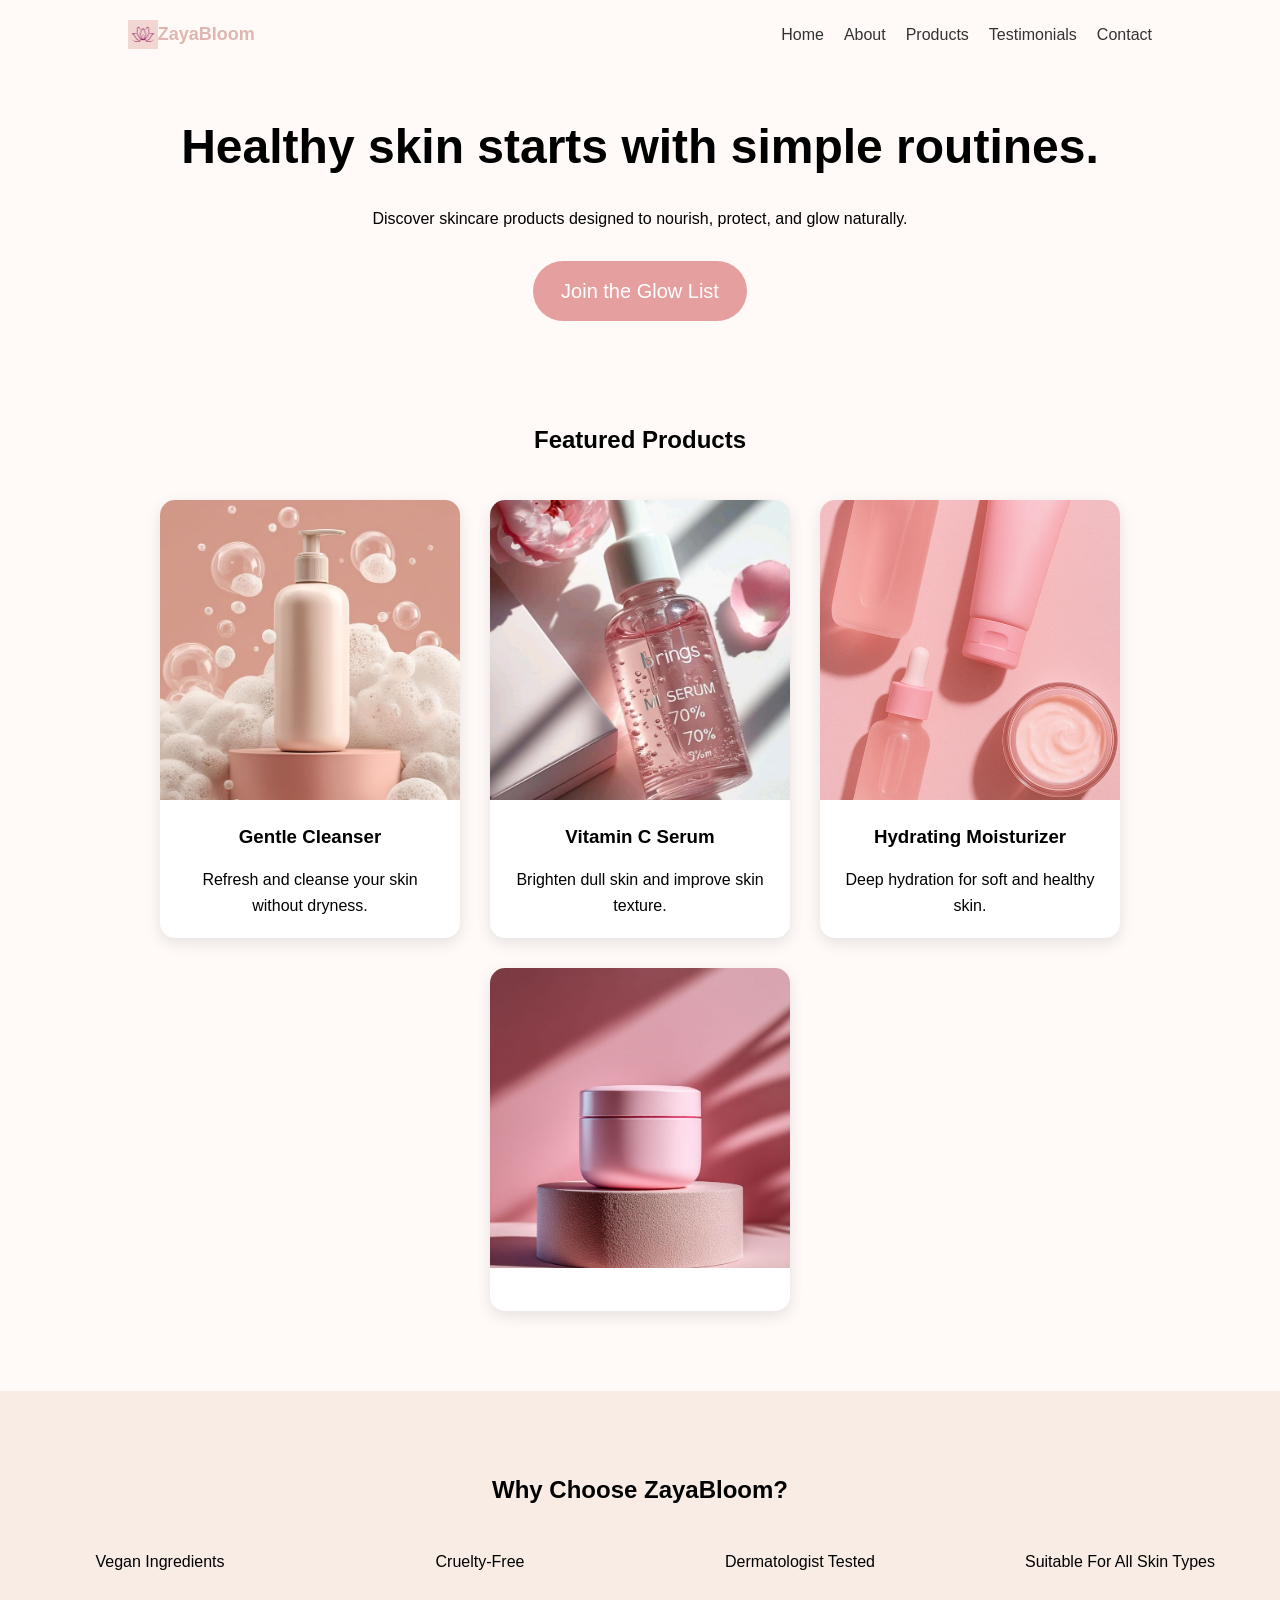
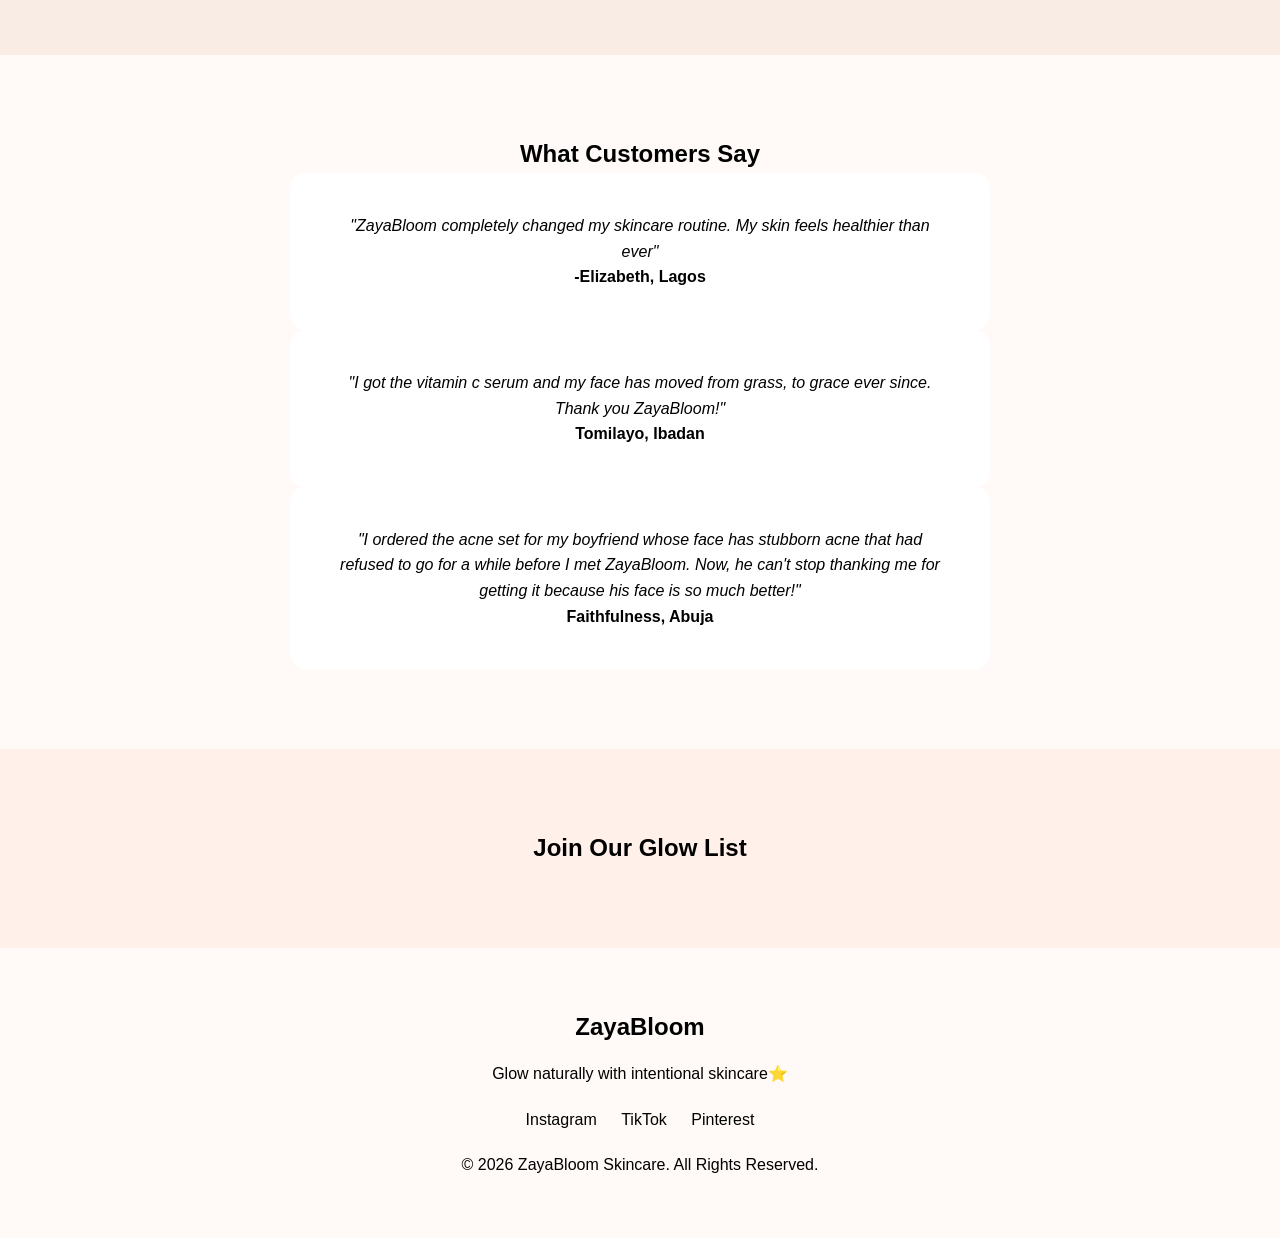
==== index.html @ 3ecce73d "ZayaBloom" ====
<!DOCTYPE html>
<html lang="en">
<head>
    <meta charset="UTF-8">
    <meta name="viewport" content="width=device-width, initial-scale=1.0">
    <title>ZayaBloom Website</title>
    <link rel="stylesheet" href="style.css">
    <!-- MailerLite Universal -->
<script>
    (function(w,d,e,u,f,l,n){w[f]=w[f]||function(){(w[f].q=w[f].q||[])
    .push(arguments);},l=d.createElement(e),l.async=1,l.src=u,
    n=d.getElementsByTagName(e)[0],n.parentNode.insertBefore(l,n);})
    (window,document,'script','https://assets.mailerlite.com/js/universal.js','ml');
    ml('account', '2338097');
</script>
<!-- End MailerLite Universal -->
</head>
<body>
    <header>
        <nav>
            <div class="logo">
            <img src="./assets/image/Screenshot (197).png" class="logo-img" alt="Logo Image">
            <h1 class="logo-text">ZayaBloom</h1>
            </div>
            <div class="menu-toggle" id="menu-toggle">&#9776;</div>
            <ul class="nav-links">
                <li><a href="#home">Home</a></li>
                <li><a href="#about">About</a> </li>
                <li><a href="#products">Products</a></li>
                <li><a href="#testimonials">Testimonials</a></li>
                <li><a href="#contact">Contact</a></li>
            </ul>
        </nav>

        <div class="hero-content">
            <h2>Healthy skin starts with simple routines.</h2>
            <p>Discover skincare products designed to nourish, protect, and glow naturally.</p>
            <a href="#signup" class="btn">Join the Glow List</a>
        </div>
    </header>

    <section class="products">
        <h2>Featured Products</h2>
        <div class="product-container">
            <div class="product-card">
                <img src="./assets/image/skincare cleanser.jpg" alt="image of a cleanser">
                <h3>Gentle Cleanser</h3>
                <p>Refresh and cleanse your skin without dryness.</p>
            </div>

            <div class="product-card">
                <img src="./assets/image/vitamin c serum 2.jpg" alt="image of vitamin c serum">
                <h3>Vitamin C Serum</h3>
                <p>Brighten dull skin and improve skin texture.</p>
            </div>

            <div class="product-card">
                <img src="./assets/image/skincare image.png" alt="image of a moisturizer">
                <h3>Hydrating Moisturizer</h3>
                <p>Deep hydration for soft and healthy skin.</p>
            </div>

            <div class="product-card">
                <img src="./assets/image/skincare image2.jpg" alt="">
                <h3></h3>
                <p></p>
            </div>
        </div>
    </section>

    <section class="benefits">
        <h2>Why Choose ZayaBloom?</h2>
        <div class="benefit-items">
            <div>Vegan Ingredients</div>
            <div>Cruelty-Free</div>
            <div>Dermatologist Tested</div>
            <div>Suitable For All Skin Types</div>
        </div>
    </section>

    <section class="testimonial-slider">
        <h2>What Customers Say</h2>

        <div class="testimonial">
            <p><i>"ZayaBloom completely changed my skincare routine. My skin feels healthier than ever"</i></p>
            <h4>-Elizabeth, Lagos</h4>
        </div>

        <div class="testimonial">
            <p><i>"I got the vitamin c serum and my face has moved from grass, to grace ever since. Thank you ZayaBloom!"</i></p>
            <h4>Tomilayo, Ibadan</h4>
        </div>

        <div class="testimonial">
            <p><i>"I ordered the acne set for my boyfriend whose face has stubborn acne that had refused to go for a while before I met
                ZayaBloom. Now, he can't stop thanking me for getting it because his face is so much better!"</i></p>
            <h4>Faithfulness, Abuja</h4>
        </div>
    </section>

    <section class="signup" id="signup">
        <h2>Join Our Glow List</h2>
        <div class="ml-embedded" data-form="9kiieK"></div>
    </section>

    <footer>
        <div class="footer-content">
            <h2>ZayaBloom</h2>
            <p>Glow naturally with intentional skincare⭐ </p>
            <div class="socials">
                <a href="">Instagram</a>
                <a href="">TikTok</a>
                <a href="">Pinterest</a>
            </div>
        </div>
        <p>&copy; 2026 ZayaBloom Skincare. All Rights Reserved.</p>
    </footer>
    <script src="./script.js">
        document.addEventListener("DOMContentLoaded", function () {
            const menuToggle = document.getElementById("menu-toggle");
            const navLinks = document.querySelector(".nav-links");

            menuToggle.addEventListener("click", function () {
            navLinks.classList.toggle("active");
        });
        });
    </script>
</body>
</html>
---- style.css ----
* {
    margin: 0;
    padding: 0;
    box-sizing: border-box;
}
body {
    font-family: Arial, Helvetica, sans-serif;
    line-height: 1.6;
    background: #fffaf7;
}
nav {
    display: flex;
    justify-content: space-between;
    align-items: center;
    padding: 20px 10%;
}
.logo {
    display: flex;
    transition: all 0.3 ease;
}
.logo:hover {
    transform: scale(1.05);
}
.logo-text {
    font-family: 'Gill Sans', 'Gill Sans MT', Calibri, 'Trebuchet MS', sans-serif;
    font-size: large;
    font-weight: bold;
    font-style: normal;
    color: #dfb6b0;
}
.logo-img {
    width: 5%;
}
.nav-links {
    display: flex;
    gap: 20px;
    list-style: none;
}
.nav-links a{
    text-decoration: none;
    color: #333;
}
.nav-links a:hover {
    color: pink;
}
.menu-toggle {
    display: none;
    font-size: 2rem;
    cursor: pointer;
}
.hero {
    min-height: 100vh;
}
.hero-content {
    text-align: center;
    margin-top: 20px;
    padding: 20px;
}
.hero-content h2 {
    font-size: 3rem;
    margin-bottom: 20px;
}
.hero-content p {
    max-width: 600px;
    margin: auto;
    margin-bottom: 30px;
}
section {
    padding: 100px 10%;
}
.btn {
    display: inline-block;
    text-decoration: none;
    font-size: 20px;
    background-color: #e59f9f;
    color: white;
    padding: 14px 28px;
    border-radius: 30px;
    transition: all 0.3s ease;
}
.btn:hover {
    background-color: rgb(221, 124, 140);
    transform: scale(1.05);

}
.products {
    padding: 80px 10%;
    text-align: center;
}
.product-container {
    display: flex;
    gap: 30px;
    margin-top: 40px;
    flex-wrap: wrap;
    justify-content: center;
}
.product-card {
    background-color: white;
    width: 300px;
    border-radius: 15px;
    overflow: hidden;
    box-shadow: 0 5px 15px rgba(0,0,0,0.1);
}
.product-card img {
    width: 100%;
    height: 300px;
    object-fit: cover;
}
.product-card h3 {
    margin: 15px 0;
}
.product-card p {
    padding: 0 20px 20px;
}
.benefits {
    padding: 80px 10px;
    background-color: #f8ece5;
    text-align: center;
}
.benefit-items {
    display: grid;
    grid-template-columns: repeat(auto-fit, minmax(200px, 1fr));
    gap: 20px;
    margin-top: 40px;
}
.testimonial-slider {
    padding: 80px 10%;
    text-align: center;
}
.testimonial {
    max-width: 700px;
    margin: auto;
    background-color: white;
    padding: 40px;
    border-radius: 15px;
}
.signup {
    padding: 80px 10%;
    text-align: center;
    background-color: #fff0ea;
}
.message {
    margin-top: 20px;
    color: green;
}
footer {
    background-color: #fffaf7;
    padding: 60px 10%;
    text-align: center;
}
.footer-content h2 {
    margin-bottom: 15px;
}
.socials {
    margin: 20px 0
}
.socials a {
    margin: 0 10px;
    text-decoration: none;
    color: black;
}
.socials a:hover {
    color: #e59f9f;
}

@media(max-width: 768px) {
    nav {
        flex-direction: column;
        gap: 20px;
    }
    .nav-links {
        display: none;
        flex-direction: column;
        position: absolute;
        top: 80px;
        right: 20px;
        background: #fff9f5;
        width: 200px;
        padding: 20px;
        border: 2px solid red;
        border-radius: 12px;
        box-shadow: 0 10px 20px rgba(0,0,0,0.1);
        z-index: 999;
    }
    .nav-links.active {
        display: flex;
    }
    .menu-toggle {
        display: block;
    }
    .hero-content h2 {
        font-size: 2rem;
    }
}
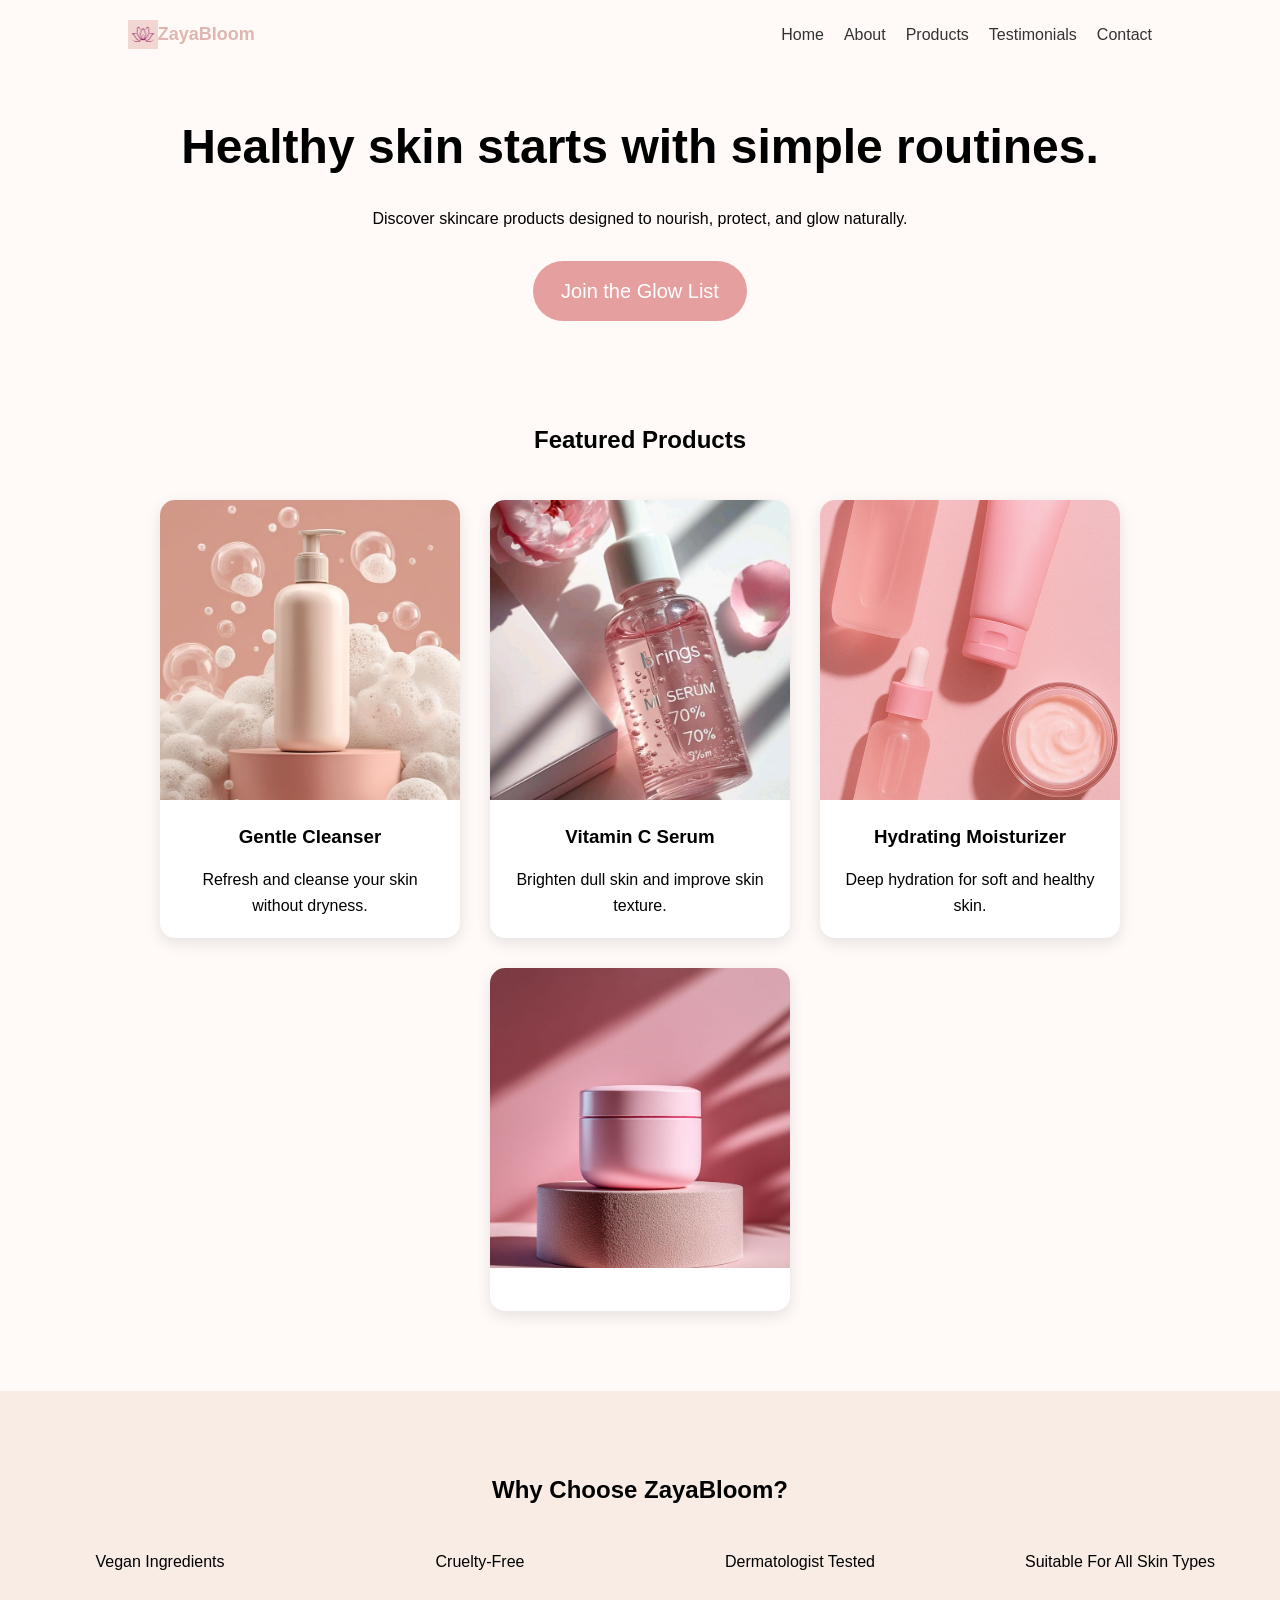
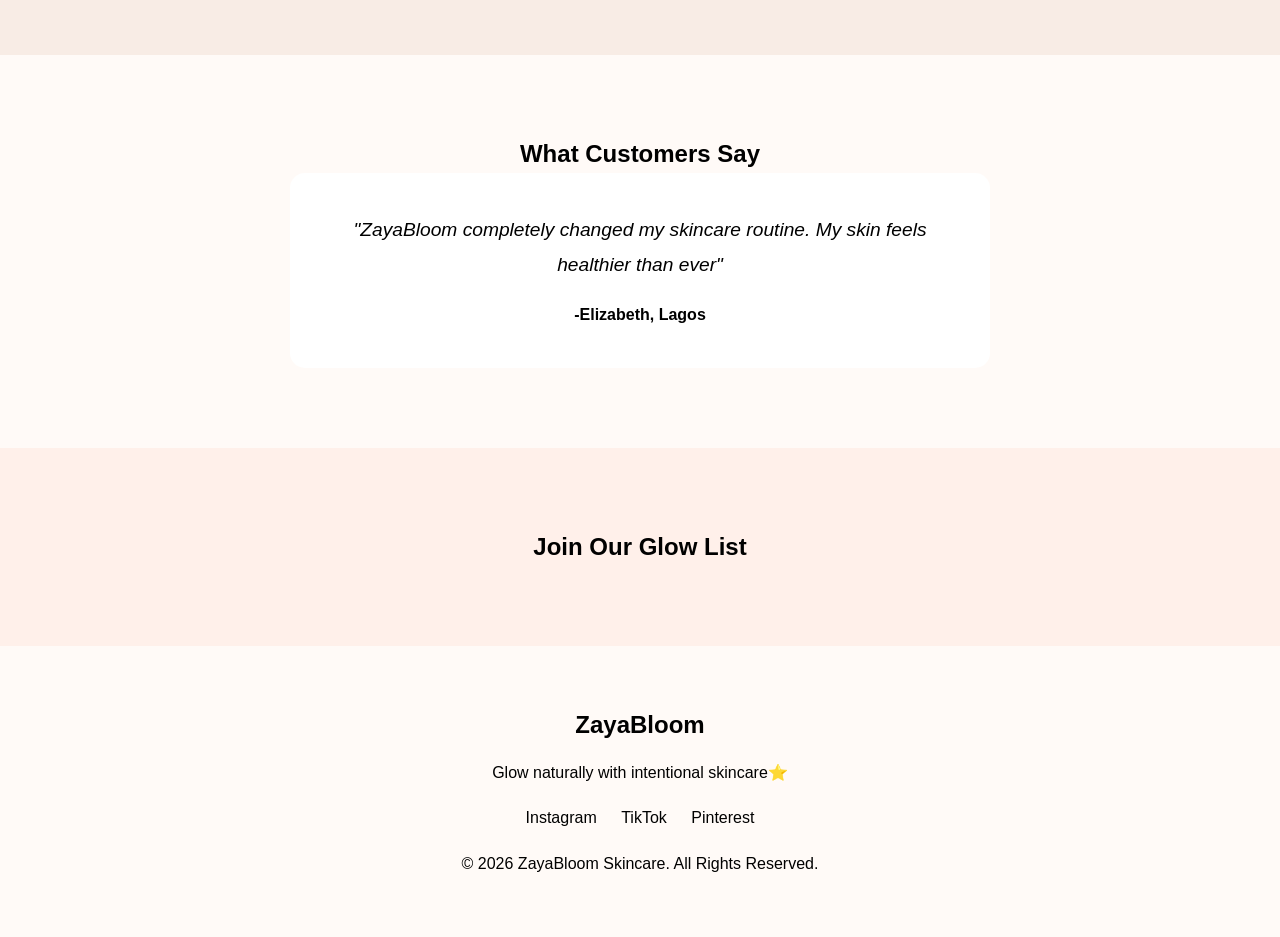
==== commit 28aa8a08: "Updated layout, styles, and logic" ====
--- a/index.html
+++ b/index.html
@@ -39,7 +39,7 @@
         </div>
     </header>
 
-    <section class="products">
+    <section class="products hidden">
         <h2>Featured Products</h2>
         <div class="product-container">
             <div class="product-card">
@@ -68,7 +68,7 @@
         </div>
     </section>
 
-    <section class="benefits">
+    <section class="benefits hidden">
         <h2>Why Choose ZayaBloom?</h2>
         <div class="benefit-items">
             <div>Vegan Ingredients</div>
@@ -78,10 +78,10 @@
         </div>
     </section>
 
-    <section class="testimonial-slider">
+    <section class="testimonial-slider hidden">
         <h2>What Customers Say</h2>
 
-        <div class="testimonial">
+        <div class="testimonial active">
             <p><i>"ZayaBloom completely changed my skincare routine. My skin feels healthier than ever"</i></p>
             <h4>-Elizabeth, Lagos</h4>
         </div>
@@ -115,7 +115,7 @@
         </div>
         <p>&copy; 2026 ZayaBloom Skincare. All Rights Reserved.</p>
     </footer>
-    <script src="./script.js">
+    <script>
         document.addEventListener("DOMContentLoaded", function () {
             const menuToggle = document.getElementById("menu-toggle");
             const navLinks = document.querySelector(".nav-links");
@@ -124,6 +124,37 @@
             navLinks.classList.toggle("active");
         });
         });
+        
+        const hiddenElements = document.querySelectorAll(".hidden");
+
+window.addEventListener("scroll", () => {
+
+  hiddenElements.forEach(el => {
+
+    const elementTop = el.getBoundingClientRect().top;
+
+    if(elementTop < window.innerHeight - 100){
+      el.classList.add("show");
+    }
+
+  });
+
+});
+
+        const testimonials = document.querySelectorAll(".testimonial");
+        let currentTestimonial = 0;
+        function showTestimonial(){
+              testimonials.forEach(testimonial => {
+         testimonial.classList.remove("active");
+        });
+        testimonials[currentTestimonial].classList.add("active");
+        currentTestimonial++;
+        if(currentTestimonial >= testimonials.length){
+            currentTestimonial = 0;
+        }
+    }
+    showTestimonial();
+    setInterval(showTestimonial, 4000);
     </script>
 </body>
 </html>
--- a/style.css
+++ b/style.css
@@ -83,6 +83,16 @@
     transform: scale(1.05);
 
 }
+.hidden{
+  opacity:0;
+  transform:translateY(50px);
+  transition:all 1s ease;
+}
+
+.show{
+  opacity:1;
+  transform:translateY(0);
+}
 .products {
     padding: 80px 10%;
     text-align: center;
@@ -128,11 +138,23 @@
     text-align: center;
 }
 .testimonial {
+    display: none;
+    text-align: center;
     max-width: 700px;
     margin: auto;
     background-color: white;
     padding: 40px;
     border-radius: 15px;
+}
+.testimonial.active {
+    display: block;
+}
+.testimonial p {
+    font-size: 1.2rem;
+    line-height: 1.8;
+}
+.testimonial h4 {
+    margin-top: 20px;
 }
 .signup {
     padding: 80px 10%;
